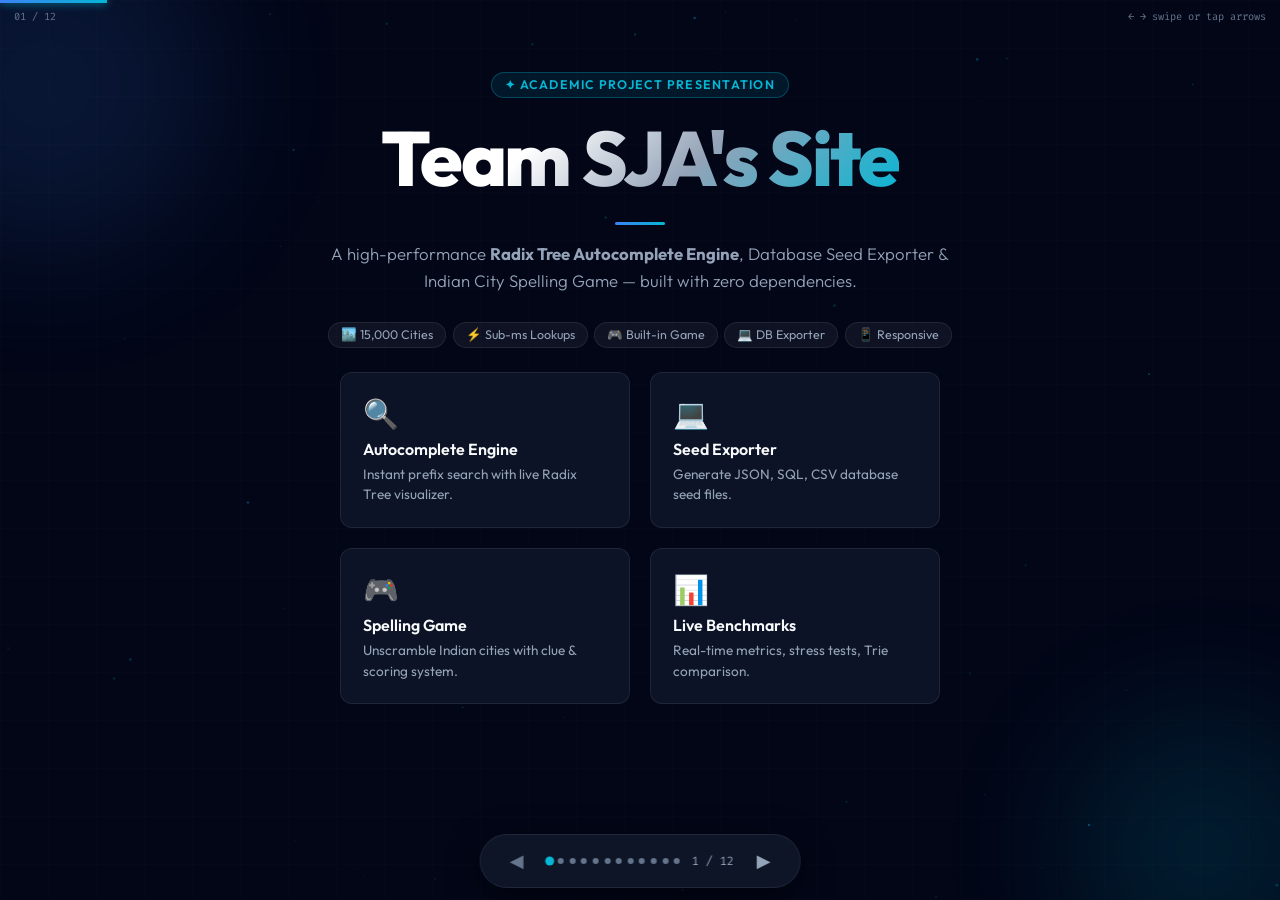
==== presentation.html @ 898d8d50 "update: presentation.html with detailed slides (12-page version)" ====
<!DOCTYPE html>
<html lang="en">
<head>
  <meta charset="UTF-8">
  <meta name="viewport" content="width=device-width, initial-scale=1.0, viewport-fit=cover">
  <meta name="theme-color" content="#020617">
  <title>Team SJA's Site — Presentation</title>
  <link href="https://fonts.googleapis.com/css2?family=Outfit:wght@300;400;500;600;700;800&family=Fira+Code:wght@400;500&display=swap" rel="stylesheet">
  <style>
    :root {
      --bg: #020617;
      --surface: rgba(15,23,42,0.85);
      --surface2: rgba(30,41,59,0.9);
      --border: rgba(255,255,255,0.08);
      --cyan: #06b6d4;
      --blue: #3b82f6;
      --purple: #a855f7;
      --green: #10b981;
      --text: #f8fafc;
      --muted: #94a3b8;
      --dim: #64748b;
    }
    *, *::before, *::after { box-sizing: border-box; margin: 0; padding: 0; }

    html, body {
      height: 100%;
      overflow: hidden;
      touch-action: pan-y;
    }

    body {
      background: var(--bg);
      font-family: 'Outfit', sans-serif;
      color: var(--text);
    }

    body::before {
      content: '';
      position: fixed;
      inset: 0;
      background-image:
        linear-gradient(rgba(255,255,255,0.012) 1px, transparent 1px),
        linear-gradient(90deg, rgba(255,255,255,0.012) 1px, transparent 1px);
      background-size: 48px 48px;
      z-index: 0;
      pointer-events: none;
    }

    canvas#bg { position: fixed; inset: 0; z-index: 0; pointer-events: none; }

    /* ── Progress bar ── */
    .progress-bar {
      position: fixed;
      top: 0; left: 0;
      height: 3px;
      background: linear-gradient(90deg, var(--blue), var(--cyan));
      transition: width 0.4s ease;
      z-index: 200;
      box-shadow: 0 0 8px var(--cyan);
    }

    /* ── Slide counter ── */
    .slide-badge {
      position: fixed;
      top: 10px; left: 14px;
      font-size: 0.65rem;
      color: var(--dim);
      font-family: 'Fira Code', monospace;
      z-index: 200;
    }
    .key-hint {
      position: fixed;
      top: 10px; right: 14px;
      font-size: 0.65rem;
      color: var(--dim);
      font-family: 'Fira Code', monospace;
      z-index: 200;
    }
    @media (max-width: 500px) { .key-hint { display: none; } }

    /* ── Deck & Slides ── */
    .deck {
      position: relative;
      z-index: 1;
      width: 100vw;
      height: 100vh;
    }

    .slide {
      position: absolute;
      inset: 0;
      display: flex;
      flex-direction: column;
      align-items: center;
      justify-content: flex-start;
      padding: clamp(3rem, 8vh, 5rem) clamp(1rem, 5vw, 4rem) clamp(4rem, 9vh, 6rem);
      overflow-y: auto;
      opacity: 0;
      transform: translateX(60px);
      transition: opacity 0.5s cubic-bezier(.4,0,.2,1), transform 0.5s cubic-bezier(.4,0,.2,1);
      pointer-events: none;
      -webkit-overflow-scrolling: touch;
    }
    .slide.active {
      opacity: 1;
      transform: translateX(0);
      pointer-events: auto;
    }
    .slide.exit {
      opacity: 0;
      transform: translateX(-60px);
      pointer-events: none;
    }

    /* ── Nav ── */
    .nav {
      position: fixed;
      bottom: env(safe-area-inset-bottom, 1rem);
      bottom: max(env(safe-area-inset-bottom), 12px);
      left: 50%;
      transform: translateX(-50%);
      display: flex;
      align-items: center;
      gap: 0.75rem;
      background: rgba(15,23,42,0.92);
      border: 1px solid var(--border);
      border-radius: 9999px;
      padding: 0.5rem 1.1rem;
      backdrop-filter: blur(16px);
      z-index: 200;
      box-shadow: 0 8px 32px rgba(0,0,0,0.5);
    }
    .nav button {
      background: none;
      border: none;
      color: var(--muted);
      font-size: 1.1rem;
      cursor: pointer;
      padding: 0.25rem 0.5rem;
      border-radius: 6px;
      transition: color 0.2s, transform 0.15s;
      min-width: 36px; min-height: 36px;
    }
    .nav button:hover { color: var(--cyan); transform: scale(1.15); }
    .nav button:disabled { color: var(--dim); transform: none; }
    .slide-counter {
      font-family: 'Fira Code', monospace;
      font-size: 0.75rem;
      color: var(--muted);
      min-width: 40px;
      text-align: center;
    }
    .dot-row { display: flex; gap: 0.35rem; align-items: center; }
    .dot {
      width: 6px; height: 6px;
      border-radius: 50%;
      background: var(--dim);
      transition: all 0.3s;
      cursor: pointer;
    }
    .dot.active { background: var(--cyan); transform: scale(1.5); }
    @media (max-width: 420px) { .dot { display: none; } .dot:nth-child(-n+5) { display: block; } }

    /* ────────── CONTENT ELEMENTS ────────── */

    .tag {
      display: inline-flex;
      align-items: center;
      gap: 0.4rem;
      font-size: clamp(0.6rem, 1.8vw, 0.78rem);
      font-weight: 600;
      text-transform: uppercase;
      letter-spacing: 0.1em;
      color: var(--cyan);
      background: rgba(6,182,212,0.1);
      border: 1px solid rgba(6,182,212,0.3);
      padding: 0.28rem 0.85rem;
      border-radius: 9999px;
      margin-bottom: clamp(0.6rem, 2vh, 1.25rem);
      flex-shrink: 0;
    }

    h1.hero {
      font-size: clamp(1.8rem, 6vw, 5rem);
      font-weight: 800;
      text-align: center;
      line-height: 1.1;
      background: linear-gradient(135deg, #fff 30%, var(--muted) 60%, var(--cyan) 100%);
      -webkit-background-clip: text;
      -webkit-text-fill-color: transparent;
      letter-spacing: -0.03em;
      margin-bottom: clamp(0.5rem, 1.5vh, 1rem);
    }

    h2.slide-title {
      font-size: clamp(1.3rem, 4.5vw, 3rem);
      font-weight: 700;
      text-align: center;
      margin-bottom: 0.4rem;
      background: linear-gradient(135deg, #fff 40%, var(--cyan));
      -webkit-background-clip: text;
      -webkit-text-fill-color: transparent;
    }

    .subtitle {
      font-size: clamp(0.8rem, 2.2vw, 1.05rem);
      color: var(--muted);
      text-align: center;
      max-width: 640px;
      line-height: 1.6;
      font-weight: 300;
      margin-bottom: clamp(1rem, 3vh, 2rem);
    }

    .divider {
      width: 50px; height: 3px;
      background: linear-gradient(90deg, var(--blue), var(--cyan));
      border-radius: 9999px;
      margin: 0.5rem auto 1rem;
      flex-shrink: 0;
    }

    /* ── Card grid ── */
    .card-grid {
      display: grid;
      grid-template-columns: repeat(2, 1fr);
      gap: clamp(0.6rem, 2vw, 1.25rem);
      width: 100%;
      max-width: 900px;
    }
    @media (max-width: 500px) {
      .card-grid { grid-template-columns: 1fr; }
    }

    .card {
      background: var(--surface);
      border: 1px solid var(--border);
      border-radius: 12px;
      padding: clamp(0.8rem, 2vw, 1.4rem);
      backdrop-filter: blur(12px);
      transition: border-color 0.3s;
    }
    .card:hover { border-color: rgba(6,182,212,0.35); }
    .card-icon { font-size: clamp(1.2rem, 3vw, 1.8rem); margin-bottom: 0.5rem; }
    .card h3 { font-size: clamp(0.8rem, 2vw, 1rem); font-weight: 600; margin-bottom: 0.3rem; }
    .card p { font-size: clamp(0.72rem, 1.6vw, 0.85rem); color: var(--muted); line-height: 1.5; }

    /* ── Metrics ── */
    .metrics-row {
      display: grid;
      grid-template-columns: repeat(auto-fit, minmax(90px, 1fr));
      gap: clamp(0.5rem, 1.5vw, 1rem);
      width: 100%;
      max-width: 820px;
    }
    .metric {
      background: var(--surface);
      border: 1px solid var(--border);
      border-radius: 12px;
      padding: clamp(0.7rem, 2vw, 1.2rem);
      text-align: center;
    }
    .metric .val {
      font-size: clamp(1.1rem, 3.5vw, 2rem);
      font-weight: 700;
      background: linear-gradient(135deg, var(--cyan), var(--blue));
      -webkit-background-clip: text;
      -webkit-text-fill-color: transparent;
    }
    .metric .lbl { font-size: clamp(0.62rem, 1.5vw, 0.78rem); color: var(--muted); margin-top: 0.2rem; }

    /* ── Code block ── */
    pre.code-block {
      background: rgba(2,6,23,0.95);
      border: 1px solid rgba(6,182,212,0.2);
      border-radius: 10px;
      padding: clamp(0.8rem, 2vw, 1.4rem);
      font-family: 'Fira Code', monospace;
      font-size: clamp(0.6rem, 1.8vw, 0.85rem);
      color: #a5f3fc;
      line-height: 1.6;
      text-align: left;
      max-width: 680px;
      width: 100%;
      overflow-x: auto;
    }

    /* ── Comparison table ── */
    .table-wrap { width: 100%; max-width: 760px; overflow-x: auto; }
    .cmp-table {
      border-collapse: collapse;
      width: 100%;
      min-width: 480px;
      font-size: clamp(0.65rem, 1.6vw, 0.88rem);
    }
    .cmp-table th, .cmp-table td {
      padding: clamp(0.5rem, 1.5vw, 0.85rem) clamp(0.5rem, 1.5vw, 1rem);
      border-bottom: 1px solid var(--border);
      text-align: left;
      white-space: nowrap;
    }
    .cmp-table th { font-weight: 600; color: var(--text); background: rgba(15,23,42,0.6); }
    .cmp-table td { color: var(--muted); }
    .cmp-table td.good { color: var(--green); font-weight: 600; }

    /* ── Step list ── */
    .step-list {
      display: flex;
      flex-direction: column;
      gap: clamp(0.5rem, 1.5vh, 0.9rem);
      max-width: 700px;
      width: 100%;
    }
    .step {
      display: flex;
      gap: 0.9rem;
      align-items: flex-start;
      background: var(--surface);
      border: 1px solid var(--border);
      border-radius: 10px;
      padding: clamp(0.7rem, 2vw, 1rem) clamp(0.8rem, 2vw, 1.25rem);
    }
    .step-num {
      width: 26px; height: 26px;
      background: linear-gradient(135deg, var(--blue), var(--cyan));
      border-radius: 50%;
      display: flex; align-items: center; justify-content: center;
      font-weight: 700; font-size: 0.78rem;
      flex-shrink: 0;
    }
    .step-body h4 { font-size: clamp(0.8rem, 2vw, 0.95rem); font-weight: 600; margin-bottom: 0.15rem; }
    .step-body p { font-size: clamp(0.7rem, 1.6vw, 0.83rem); color: var(--muted); line-height: 1.45; }

    /* ── Feature row ── */
    .feature-row {
      display: grid;
      grid-template-columns: repeat(3, 1fr);
      gap: clamp(0.6rem, 1.5vw, 1.2rem);
      max-width: 920px;
      width: 100%;
    }
    @media (max-width: 600px) {
      .feature-row { grid-template-columns: 1fr; }
    }
    .feat {
      background: var(--surface);
      border: 1px solid var(--border);
      border-radius: 12px;
      padding: clamp(0.8rem, 2vw, 1.4rem);
      text-align: left;
    }
    .feat .feat-icon { font-size: clamp(1.2rem, 3vw, 1.75rem); margin-bottom: 0.5rem; }
    .feat h3 { font-size: clamp(0.78rem, 2vw, 1rem); font-weight: 600; margin-bottom: 0.4rem; color: var(--cyan); }
    .feat ul { list-style: none; }
    .feat ul li { font-size: clamp(0.68rem, 1.6vw, 0.83rem); color: var(--muted); padding: 0.18rem 0; }
    .feat ul li::before { content: '→ '; color: var(--cyan); }

    /* ── Trie compare ── */
    .trie-compare {
      display: grid;
      grid-template-columns: 1fr 1fr;
      gap: clamp(0.7rem, 2vw, 1.5rem);
      max-width: 780px;
      width: 100%;
    }
    @media (max-width: 540px) {
      .trie-compare { grid-template-columns: 1fr; }
    }
    .trie-box {
      background: var(--surface);
      border: 1px solid var(--border);
      border-radius: 12px;
      padding: clamp(0.8rem, 2vw, 1.2rem);
      font-family: 'Fira Code', monospace;
      font-size: clamp(0.62rem, 1.5vw, 0.8rem);
      color: var(--muted);
      line-height: 1.7;
    }
    .trie-box.radix { border-color: rgba(6,182,212,0.35); }
    .trie-box h4 { font-family: 'Outfit',sans-serif; font-size: clamp(0.78rem, 2vw, 0.9rem); font-weight: 600; color: var(--text); margin-bottom: 0.5rem; }

    .badge-red { background: rgba(239,68,68,0.15); color: #f87171; border: 1px solid rgba(239,68,68,0.3); border-radius: 6px; padding: 0.1rem 0.45rem; font-size: 0.68rem; }
    .badge-green { background: rgba(16,185,129,0.15); color: #34d399; border: 1px solid rgba(16,185,129,0.3); border-radius: 6px; padding: 0.1rem 0.45rem; font-size: 0.68rem; }

    /* ── Pill row ── */
    .pill-row {
      display: flex;
      flex-wrap: wrap;
      gap: 0.4rem;
      justify-content: center;
      max-width: 640px;
    }
    .pill {
      background: rgba(255,255,255,0.05);
      border: 1px solid var(--border);
      border-radius: 9999px;
      padding: 0.28rem 0.75rem;
      font-size: clamp(0.65rem, 1.6vw, 0.78rem);
      color: var(--muted);
    }

    /* ── Glow orbs ── */
    .glow { position: absolute; border-radius: 50%; filter: blur(70px); opacity: 0.13; pointer-events: none; z-index: 0; }

    /* ── Link badge ── */
    .link-badge {
      display: inline-flex;
      align-items: center;
      gap: 0.5rem;
      background: rgba(6,182,212,0.1);
      border: 1px solid rgba(6,182,212,0.4);
      border-radius: 9999px;
      padding: 0.45rem 1.1rem;
      font-family: 'Fira Code', monospace;
      font-size: clamp(0.62rem, 1.8vw, 0.88rem);
      color: var(--cyan);
      margin-top: 0.5rem;
      text-decoration: none;
      word-break: break-all;
      text-align: center;
    }

    /* Make slide content not overflow on very small phones */
    @media (max-height: 600px) {
      .slide { padding-top: 2.5rem; padding-bottom: 3.5rem; }
      .divider { margin: 0.25rem auto 0.6rem; }
      .subtitle { margin-bottom: 0.75rem; }
    }
  </style>
</head>
<body>

<canvas id="bg"></canvas>
<div class="progress-bar" id="progress"></div>
<div class="slide-badge" id="slideBadge">01 / 12</div>
<div class="key-hint">← → swipe or tap arrows</div>

<div class="deck" id="deck">

  <!-- ══ SLIDE 1: TITLE ══ -->
  <div class="slide active" id="s1">
    <div class="glow" style="width:350px;height:350px;background:var(--blue);top:-10%;left:-10%;"></div>
    <div class="glow" style="width:280px;height:280px;background:var(--cyan);bottom:-10%;right:-5%;"></div>
    <div class="tag">✦ Academic Project Presentation</div>
    <h1 class="hero">Team SJA's Site</h1>
    <div class="divider"></div>
    <p class="subtitle">A high-performance <strong>Radix Tree Autocomplete Engine</strong>, Database Seed Exporter & Indian City Spelling Game — built with zero dependencies.</p>
    <div class="pill-row" style="margin-bottom:1.5rem;">
      <span class="pill">🏙️ 15,000 Cities</span>
      <span class="pill">⚡ Sub-ms Lookups</span>
      <span class="pill">🎮 Built-in Game</span>
      <span class="pill">💻 DB Exporter</span>
      <span class="pill">📱 Responsive</span>
    </div>
    <div class="card-grid" style="max-width:600px;">
      <div class="card"><div class="card-icon">🔍</div><h3>Autocomplete Engine</h3><p>Instant prefix search with live Radix Tree visualizer.</p></div>
      <div class="card"><div class="card-icon">💻</div><h3>Seed Exporter</h3><p>Generate JSON, SQL, CSV database seed files.</p></div>
      <div class="card"><div class="card-icon">🎮</div><h3>Spelling Game</h3><p>Unscramble Indian cities with clue & scoring system.</p></div>
      <div class="card"><div class="card-icon">📊</div><h3>Live Benchmarks</h3><p>Real-time metrics, stress tests, Trie comparison.</p></div>
    </div>
  </div>

  <!-- ══ SLIDE 2: OVERVIEW ══ -->
  <div class="slide" id="s2">
    <div class="tag">📋 Overview</div>
    <h2 class="slide-title">What is Team SJA's Site?</h2>
    <div class="divider"></div>
    <p class="subtitle">A multi-purpose developer hub combining a search engine, utility tool, and a game — all powered by the same Radix Tree data structure.</p>
    <div class="card-grid">
      <div class="card"><div class="card-icon">🔍</div><h3>Autocomplete Engine</h3><p>Instantly search 15,000 Indian cities with sub-millisecond response. SVG visualizer shows the tree live.</p></div>
      <div class="card"><div class="card-icon">💻</div><h3>Database Seed Exporter</h3><p>Generate production-ready JSON, PostgreSQL, MySQL, or CSV seed files with state & suffix filters.</p></div>
      <div class="card"><div class="card-icon">🎮</div><h3>Geoguess Spelling Game</h3><p>Unscramble Indian city names with progressive clues, autocomplete hints, and persistent streak scoring.</p></div>
      <div class="card"><div class="card-icon">📊</div><h3>Live Benchmarks</h3><p>Real-time speed bar, 10K-query stress test, ops/second throughput, and Radix vs Standard Trie comparison.</p></div>
    </div>
  </div>

  <!-- ══ SLIDE 3: RADIX TREE ══ -->
  <div class="slide" id="s3">
    <div class="tag">🧠 Core Technology</div>
    <h2 class="slide-title">What is a Radix Tree?</h2>
    <div class="divider"></div>
    <p class="subtitle">Compresses chains of single-child nodes into compact edge labels — fewer nodes, less memory, same O(L) search speed.</p>
    <div class="trie-compare">
      <div class="trie-box">
        <h4>Standard Trie <span class="badge-red">Uncompressed</span></h4>
        root→m→u→m→[END]<br>
        &nbsp;&nbsp;&nbsp;&nbsp;&nbsp;&nbsp;&nbsp;&nbsp;&nbsp;→b→a→i→[END]<br>
        &nbsp;&nbsp;&nbsp;&nbsp;&nbsp;&nbsp;&nbsp;&nbsp;&nbsp;→b→l→e→[END]<br><br>
        <span style="color:#f87171;">⚠ 12 nodes for 3 words</span>
      </div>
      <div class="trie-box radix">
        <h4>Radix Tree <span class="badge-green">Compressed ✓</span></h4>
        root→"mum"→[END]<br>
        &nbsp;&nbsp;&nbsp;&nbsp;&nbsp;&nbsp;&nbsp;&nbsp;→"bai"→[END]<br>
        &nbsp;&nbsp;&nbsp;&nbsp;&nbsp;&nbsp;&nbsp;&nbsp;→"ble"→[END]<br><br>
        <span style="color:#34d399;">✅ 4 nodes — 70% fewer!</span>
      </div>
    </div>
    <div class="metrics-row" style="margin-top:1.25rem;max-width:560px;">
      <div class="metric"><div class="val">O(L)</div><div class="lbl">Search Speed</div></div>
      <div class="metric"><div class="val">~70%</div><div class="lbl">Fewer Nodes</div></div>
      <div class="metric"><div class="val">3×</div><div class="lbl">Memory Saved</div></div>
    </div>
  </div>

  <!-- ══ SLIDE 4: ALGORITHMIC SPLITTING ══ -->
  <div class="slide" id="s4">
    <div class="tag">⚙️ Algorithm Detail</div>
    <h2 class="slide-title">Edge Splitting Mechanics</h2>
    <div class="divider"></div>
    <p class="subtitle">When inserting a word, if a partial match occurs on an edge, the edge is split by introducing a branch node.</p>
    <pre class="code-block" style="font-size: clamp(0.55rem, 1.5vw, 0.72rem); line-height: 1.45; max-height: 250px; overflow-y: auto;">
// 1. Find matching prefix length (j) on edge
let j = 0;
while (j < edge.length && edge[j] === word[i + j]) j++;

// 2. If partial match (j < edge.length), split!
const splitNode = new RadixNode();
const oldSuffix = edge.slice(j);
splitNode.children[oldSuffix[0]] = [oldSuffix, childNode];

// 3. Insert new suffix branch
const newSuffix = word.slice(i + j);
if (newSuffix) {
  const leafNode = new RadixNode();
  leafNode.isEnd = true;
  splitNode.children[newSuffix[0]] = [newSuffix, leafNode];
} else {
  splitNode.isEnd = true;
}

// 4. Update parent edge with shared prefix
parentNode.children[char] = [edge.slice(0, j), splitNode];</pre>
    <p style="font-size: 0.75rem; color: var(--muted); margin-top: 0.8rem; text-align: center;">Handles dynamic tree balancing automatically during dataset loading.</p>
  </div>

  <!-- ══ SLIDE 5: MATHEMATICS & AUDIO ══ -->
  <div class="slide" id="s5">
    <div class="tag">📐 Math & Audio</div>
    <h2 class="slide-title">Layout & Web Audio Synthesis</h2>
    <div class="divider"></div>
    <p class="subtitle">Recursive coordinate plotting and runtime frequency synthesis keep the project lightweight and fast.</p>
    <div class="card-grid">
      <div class="card" style="border-color: rgba(6,182,212,0.3);">
        <div class="card-icon">📐</div>
        <h3>Trie Layout Mathematics</h3>
        <p>Calculates SVG node coordinates recursively using DFS. Leaf nodes are spaced evenly horizontally, and parent nodes are centered directly above the average of their children's positions.</p>
      </div>
      <div class="card" style="border-color: rgba(6,182,212,0.3);">
        <div class="card-icon">🔊</div>
        <h3>Web Audio Sound Synthesis</h3>
        <p>Uses native browser `AudioContext` and oscillator nodes (sine & triangle waves) to synthesize feedback sounds (celebration chimes, error buzzes) at runtime with 0 audio files.</p>
      </div>
    </div>
    <div class="metrics-row" style="margin-top: 1rem; max-width: 560px;">
      <div class="metric"><div class="val">O(V + E)</div><div class="lbl">Recursive Layout</div></div>
      <div class="metric"><div class="val">0 KB</div><div class="lbl">Sound Asset Size</div></div>
    </div>
  </div>

  <!-- ══ SLIDE 6: ENGINE ══ -->
  <div class="slide" id="s6">
    <div class="tag">🔍 Tab 1</div>
    <h2 class="slide-title">Autocomplete Engine</h2>
    <div class="divider"></div>
    <p class="subtitle">Type a prefix and instantly get matching Indian cities — with a live animated tree showing how the search traverses the Radix Tree.</p>
    <div class="feature-row">
      <div class="feat">
        <div class="feat-icon">⚡</div>
        <h3>Instant Search</h3>
        <ul>
          <li>15,000 city dataset</li>
          <li>Sub-millisecond DFS</li>
          <li>Top 10 suggestions</li>
          <li>Prefix highlighting</li>
        </ul>
      </div>
      <div class="feat">
        <div class="feat-icon">📈</div>
        <h3>Benchmarking</h3>
        <ul>
          <li>Live speed bar (5ms)</li>
          <li>Microsecond timing</li>
          <li>10,000-query stress test</li>
          <li>ops/second display</li>
        </ul>
      </div>
      <div class="feat">
        <div class="feat-icon">🌿</div>
        <h3>Tree Visualizer</h3>
        <ul>
          <li>Drag & zoom SVG</li>
          <li>Playground mode</li>
          <li>Search trace mode</li>
          <li>Animated edge splits</li>
        </ul>
      </div>
    </div>
  </div>

  <!-- ══ SLIDE 7: EXPORTER ══ -->
  <div class="slide" id="s7">
    <div class="tag">💻 Tab 2</div>
    <h2 class="slide-title">Database Seed Exporter</h2>
    <div class="divider"></div>
    <p class="subtitle">Generate production-ready database seeding scripts for Indian city data — filter, format, and export in seconds.</p>
    <div class="step-list">
      <div class="step"><div class="step-num">1</div><div class="step-body"><h4>Search & Add Cities</h4><p>Use autocomplete to manually add specific cities to your seed basket.</p></div></div>
      <div class="step"><div class="step-num">2</div><div class="step-body"><h4>Apply Filters</h4><p>Filter by State (e.g. Maharashtra) or suffix (e.g. ending in <code style="color:var(--cyan)">pur</code>, <code style="color:var(--cyan)">abad</code>).</p></div></div>
      <div class="step"><div class="step-num">3</div><div class="step-body"><h4>Choose Output Format</h4><p>JSON Array, PostgreSQL INSERT, MySQL INSERT, or CSV — schema auto-generated.</p></div></div>
      <div class="step"><div class="step-num">4</div><div class="step-body"><h4>Copy or Download</h4><p>One-click copy to clipboard or download file — ready to paste into your project.</p></div></div>
    </div>
  </div>

  <!-- ══ SLIDE 8: GAME ══ -->
  <div class="slide" id="s8">
    <div class="tag">🎮 Tab 3</div>
    <h2 class="slide-title">Geoguess Spelling Game</h2>
    <div class="divider"></div>
    <p class="subtitle">Unscramble Indian city names — with progressive clues, autocomplete hints, and streak-based scoring.</p>
    <div style="background:rgba(168,85,247,0.08);border:1px solid rgba(168,85,247,0.35);border-radius:12px;padding:1rem 1.5rem;text-align:center;margin-bottom:1rem;max-width:400px;width:100%;">
      <div style="font-size:0.7rem;color:var(--purple);font-weight:600;letter-spacing:.1em;margin-bottom:0.4rem;">SCRAMBLED CITY NAME</div>
      <div style="font-size:clamp(1.4rem,5vw,2.2rem);font-weight:800;letter-spacing:0.15em;">M U B I A M</div>
      <div style="font-size:0.72rem;color:var(--dim);margin-top:0.3rem;">Answer: MUMBAI</div>
    </div>
    <div class="card-grid">
      <div class="card" style="border-color:rgba(168,85,247,0.3);"><div class="card-icon">🔀</div><h3>Scrambled Display</h3><p>Random Indian city name scrambled — figure out what city it is!</p></div>
      <div class="card" style="border-color:rgba(168,85,247,0.3);"><div class="card-icon">💡</div><h3>Progressive Clues</h3><p>Word length → third letter → last letter. Each clue costs 2 points.</p></div>
      <div class="card" style="border-color:rgba(168,85,247,0.3);"><div class="card-icon">🔍</div><h3>Autocomplete Hints</h3><p>Type partial guesses to find valid city spellings from the 15K database.</p></div>
      <div class="card" style="border-color:rgba(168,85,247,0.3);"><div class="card-icon">🏆</div><h3>Persistent Scoring</h3><p>Score, streak & best streak saved locally — beat your own record!</p></div>
    </div>
  </div>

  <!-- ══ SLIDE 9: METRICS ══ -->
  <div class="slide" id="s9">
    <div class="tag">📊 Performance Metrics</div>
    <h2 class="slide-title">By the Numbers</h2>
    <div class="divider"></div>
    <p class="subtitle">Real performance benchmarks from the live engine running in the browser.</p>
    <div class="metrics-row" style="margin-bottom:1.25rem;">
      <div class="metric"><div class="val">15K</div><div class="lbl">Indian Cities</div></div>
      <div class="metric"><div class="val">&lt;1ms</div><div class="lbl">Avg Lookup</div></div>
      <div class="metric"><div class="val">~70%</div><div class="lbl">Node Reduction</div></div>
      <div class="metric"><div class="val">500K+</div><div class="lbl">Ops / Sec</div></div>
      <div class="metric"><div class="val">0</div><div class="lbl">Dependencies</div></div>
    </div>
    <div class="table-wrap">
      <table class="cmp-table">
        <thead><tr><th>Metric</th><th>Standard Trie</th><th>Radix Tree</th><th>Result</th></tr></thead>
        <tbody>
          <tr><td>Total Nodes</td><td>~95,000</td><td>~28,000</td><td class="good">70% fewer</td></tr>
          <tr><td>Search</td><td>O(L) char steps</td><td>O(L) edge steps</td><td class="good">Better cache</td></tr>
          <tr><td>Memory</td><td>Sparse char maps</td><td>Compressed edges</td><td class="good">~3× smaller</td></tr>
        </tbody>
      </table>
    </div>
  </div>

  <!-- ══ SLIDE 10: DATASET ══ -->
  <div class="slide" id="s10">
    <div class="tag">🗄️ Dataset Pipeline</div>
    <h2 class="slide-title">How the City Database Was Built</h2>
    <div class="divider"></div>
    <p class="subtitle">The 15,000-city dataset was prepared from the raw <strong>GeoNames</strong> geographical database for India.</p>
    <div class="step-list">
      <div class="step"><div class="step-num">1</div><div class="step-body"><h4>Download & Extract</h4><p>Fetched <code style="color:var(--cyan)">IN.zip</code> from GeoNames — all Indian geographical features.</p></div></div>
      <div class="step"><div class="step-num">2</div><div class="step-body"><h4>Populated Place Filtering</h4><p>Kept only Class <code style="color:var(--cyan)">P</code> records (cities & towns). Removed lakes, monuments, admin regions.</p></div></div>
      <div class="step"><div class="step-num">3</div><div class="step-body"><h4>Heuristic Sorting</h4><p>State & national capitals first, then sorted by descending census population.</p></div></div>
      <div class="step"><div class="step-num">4</div><div class="step-body"><h4>Clean & Deduplicate</h4><p>Normalized to lowercase, removed punctuation, extracted top 15,000 unique city names.</p></div></div>
    </div>
    <p style="font-size:0.75rem;color:var(--dim);margin-top:1rem;text-align:center;">Source: geonames.org  •  Feature Class P  •  Country IN  •  CC BY 4.0</p>
  </div>

  <!-- ══ SLIDE 11: TECH STACK ══ -->
  <div class="slide" id="s11">
    <div class="tag">🛠️ Tech Stack</div>
    <h2 class="slide-title">Built With Zero Dependencies</h2>
    <div class="divider"></div>
    <p class="subtitle">The entire site runs on pure browser-native technologies — no frameworks, no build tools, no libraries.</p>
    <pre class="code-block">team-sja/
├── index.html  — 3-tab SPA, responsive viewport
├── index.css   — Glassmorphism dark UI, animations
├── app.js      — Autocomplete, game, exporter,
│                 Web Audio, canvas, SVG renderer
├── trie.js     — RadixTrie + StandardTrie
│                 insert, search, autocomplete
└── cities.js   — 15,000 GeoNames cities (208 KB)</pre>
    <div class="pill-row" style="margin-top:1rem;">
      <span class="pill">HTML5</span>
      <span class="pill">Vanilla CSS</span>
      <span class="pill">ES6+ JS</span>
      <span class="pill">Web Audio API</span>
      <span class="pill">Canvas API</span>
      <span class="pill">SVG DOM</span>
      <span class="pill">localStorage</span>
      <span class="pill">GitHub Pages</span>
    </div>
  </div>

  <!-- ══ SLIDE 12: THANK YOU ══ -->
  <div class="slide" id="s12">
    <div class="glow" style="width:350px;height:350px;background:var(--purple);top:-15%;right:-10%;"></div>
    <div class="glow" style="width:280px;height:280px;background:var(--cyan);bottom:-10%;left:-5%;"></div>
    <div class="tag">🎉 Thank You</div>
    <h1 class="hero">Team SJA's Site</h1>
    <div class="divider"></div>
    <p class="subtitle">Built with ❤️ using pure JavaScript — no frameworks, no dependencies, just raw data structures and browser APIs.</p>
    <a class="link-badge" href="https://iamhardikarora321-wq.github.io/team-sja" target="_blank">
      🌐 iamhardikarora321-wq.github.io/team-sja
    </a>
    <div class="pill-row" style="margin-top:1.25rem;">
      <span class="pill">👥 Team SJA</span>
      <span class="pill">🏙️ 15,000 Cities</span>
      <span class="pill">⚡ Radix Tree</span>
      <span class="pill">🎮 Spelling Game</span>
      <span class="pill">💻 DB Exporter</span>
    </div>
    <p style="margin-top:1.5rem;font-size:0.75rem;color:var(--dim);">Swipe or use arrow keys to navigate</p>
  </div>
</div>

<!-- Nav -->
<div class="nav">
  <button id="prevBtn" onclick="changeSlide(-1)" disabled>◀</button>
  <div class="dot-row" id="dots"></div>
  <span class="slide-counter" id="counter">1 / 12</span>
  <button id="nextBtn" onclick="changeSlide(1)">▶</button>
</div>

<script>
  const TOTAL = 12;
  let current = 0;
  const slides = Array.from(document.querySelectorAll('.slide'));
  const progress = document.getElementById('progress');
  const counter = document.getElementById('counter');
  const badge = document.getElementById('slideBadge');
  const dotsEl = document.getElementById('dots');
  const prevBtn = document.getElementById('prevBtn');
  const nextBtn = document.getElementById('nextBtn');

  for (let i = 0; i < TOTAL; i++) {
    const d = document.createElement('div');
    d.className = 'dot' + (i === 0 ? ' active' : '');
    d.onclick = () => goTo(i);
    dotsEl.appendChild(d);
  }

  function goTo(n) {
    if (n < 0 || n >= TOTAL || n === current) return;
    slides[current].classList.remove('active');
    slides[current].classList.add('exit');
    const prev = current;
    setTimeout(() => slides[prev].classList.remove('exit'), 550);
    current = n;
    slides[current].classList.add('active');
    // Scroll the new slide to top
    slides[current].scrollTop = 0;
    updateUI();
  }

  function changeSlide(dir) { goTo(current + dir); }

  function updateUI() {
    const pct = ((current + 1) / TOTAL) * 100;
    progress.style.width = pct + '%';
    counter.textContent = `${current + 1} / ${TOTAL}`;
    badge.textContent = String(current + 1).padStart(2, '0') + ' / ' + TOTAL;
    prevBtn.disabled = current === 0;
    nextBtn.disabled = current === TOTAL - 1;
    document.querySelectorAll('.dot').forEach((d, i) => d.classList.toggle('active', i === current));
  }

  // Keyboard
  document.addEventListener('keydown', e => {
    if (e.key === 'ArrowRight' || e.key === ' ') { e.preventDefault(); changeSlide(1); }
    if (e.key === 'ArrowLeft') { e.preventDefault(); changeSlide(-1); }
    if (e.key === 'f' || e.key === 'F') document.documentElement.requestFullscreen?.();
    if (e.key === 'Home') goTo(0);
    if (e.key === 'End') goTo(TOTAL - 1);
  });

  // Touch swipe
  let touchStartX = 0, touchStartY = 0;
  document.addEventListener('touchstart', e => {
    touchStartX = e.touches[0].clientX;
    touchStartY = e.touches[0].clientY;
  }, { passive: true });
  document.addEventListener('touchend', e => {
    const dx = e.changedTouches[0].clientX - touchStartX;
    const dy = e.changedTouches[0].clientY - touchStartY;
    if (Math.abs(dx) > Math.abs(dy) && Math.abs(dx) > 45) {
      changeSlide(dx < 0 ? 1 : -1);
    }
  }, { passive: true });

  updateUI();

  // Particle background
  const canvas = document.getElementById('bg');
  const ctx = canvas.getContext('2d');
  let W, H, pts = [];

  function resize() {
    W = canvas.width = window.innerWidth;
    H = canvas.height = window.innerHeight;
  }
  resize();
  window.addEventListener('resize', resize);

  const isMobile = window.innerWidth < 600;
  const count = isMobile ? 30 : 55;
  for (let i = 0; i < count; i++) {
    pts.push({
      x: Math.random() * window.innerWidth,
      y: Math.random() * window.innerHeight,
      vx: (Math.random() - 0.5) * 0.25,
      vy: (Math.random() - 0.5) * 0.25,
      r: Math.random() * 1.2 + 0.3,
      a: Math.random() * 0.3 + 0.08
    });
  }

  function draw() {
    ctx.clearRect(0, 0, W, H);
    pts.forEach(p => {
      p.x += p.vx; p.y += p.vy;
      if (p.x < 0) p.x = W; if (p.x > W) p.x = 0;
      if (p.y < 0) p.y = H; if (p.y > H) p.y = 0;
      ctx.beginPath();
      ctx.arc(p.x, p.y, p.r, 0, Math.PI * 2);
      ctx.fillStyle = `rgba(6,182,212,${p.a})`;
      ctx.fill();
    });
    if (!isMobile) {
      for (let i = 0; i < pts.length; i++) {
        for (let j = i + 1; j < pts.length; j++) {
          const dx = pts[i].x - pts[j].x, dy = pts[i].y - pts[j].y;
          const dist = Math.sqrt(dx*dx + dy*dy);
          if (dist < 110) {
            ctx.beginPath();
            ctx.moveTo(pts[i].x, pts[i].y);
            ctx.lineTo(pts[j].x, pts[j].y);
            ctx.strokeStyle = `rgba(6,182,212,${0.05*(1-dist/110)})`;
            ctx.lineWidth = 0.5;
            ctx.stroke();
          }
        }
      }
    }
    requestAnimationFrame(draw);
  }
  draw();
</script>
</body>
</html>
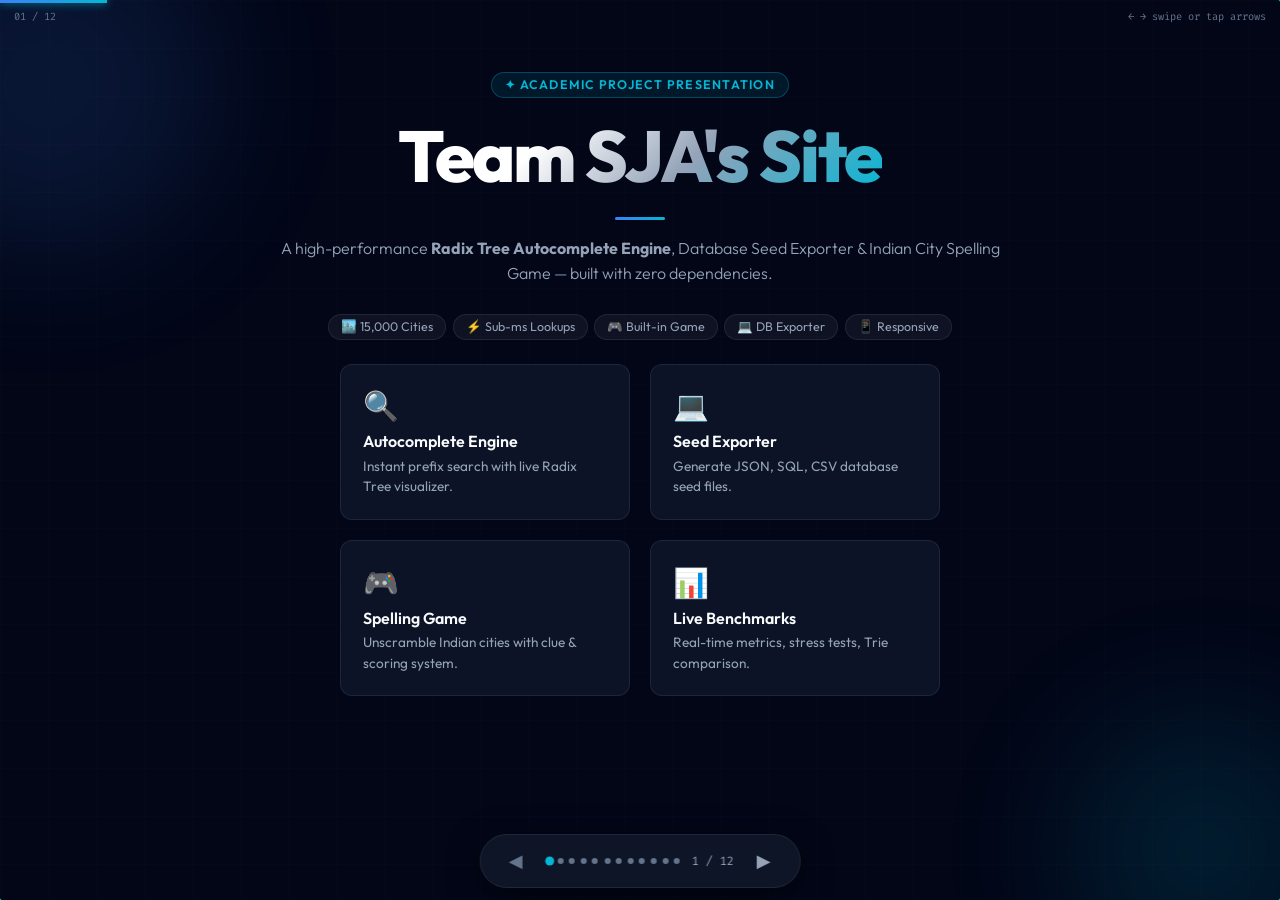
==== commit 02074cb3: "update: presentation.html with detailed slides (12-page version)" ====
--- a/presentation.html
+++ b/presentation.html
@@ -4,7 +4,7 @@
   <meta charset="UTF-8">
   <meta name="viewport" content="width=device-width, initial-scale=1.0, viewport-fit=cover">
   <meta name="theme-color" content="#020617">
-  <title>Team SJA's Site — Presentation</title>
+  <title>Team SJA's Site — Detailed Presentation</title>
   <link href="https://fonts.googleapis.com/css2?family=Outfit:wght@300;400;500;600;700;800&family=Fira+Code:wght@400;500&display=swap" rel="stylesheet">
   <style>
     :root {
@@ -115,7 +115,6 @@
     /* ── Nav ── */
     .nav {
       position: fixed;
-      bottom: env(safe-area-inset-bottom, 1rem);
       bottom: max(env(safe-area-inset-bottom), 12px);
       left: 50%;
       transform: translateX(-50%);
@@ -181,7 +180,7 @@
     }
 
     h1.hero {
-      font-size: clamp(1.8rem, 6vw, 5rem);
+      font-size: clamp(1.8rem, 6vw, 4.5rem);
       font-weight: 800;
       text-align: center;
       line-height: 1.1;
@@ -193,7 +192,7 @@
     }
 
     h2.slide-title {
-      font-size: clamp(1.3rem, 4.5vw, 3rem);
+      font-size: clamp(1.3rem, 4.5vw, 2.6rem);
       font-weight: 700;
       text-align: center;
       margin-bottom: 0.4rem;
@@ -203,10 +202,10 @@
     }
 
     .subtitle {
-      font-size: clamp(0.8rem, 2.2vw, 1.05rem);
+      font-size: clamp(0.8rem, 2.2vw, 1rem);
       color: var(--muted);
       text-align: center;
-      max-width: 640px;
+      max-width: 720px;
       line-height: 1.6;
       font-weight: 300;
       margin-bottom: clamp(1rem, 3vh, 2rem);
@@ -226,7 +225,7 @@
       grid-template-columns: repeat(2, 1fr);
       gap: clamp(0.6rem, 2vw, 1.25rem);
       width: 100%;
-      max-width: 900px;
+      max-width: 950px;
     }
     @media (max-width: 500px) {
       .card-grid { grid-template-columns: 1fr; }
@@ -276,11 +275,11 @@
       border-radius: 10px;
       padding: clamp(0.8rem, 2vw, 1.4rem);
       font-family: 'Fira Code', monospace;
-      font-size: clamp(0.6rem, 1.8vw, 0.85rem);
+      font-size: clamp(0.6rem, 1.8vw, 0.82rem);
       color: #a5f3fc;
       line-height: 1.6;
       text-align: left;
-      max-width: 680px;
+      max-width: 780px;
       width: 100%;
       overflow-x: auto;
     }
@@ -308,7 +307,7 @@
       display: flex;
       flex-direction: column;
       gap: clamp(0.5rem, 1.5vh, 0.9rem);
-      max-width: 700px;
+      max-width: 760px;
       width: 100%;
     }
     .step {
@@ -336,7 +335,7 @@
       display: grid;
       grid-template-columns: repeat(3, 1fr);
       gap: clamp(0.6rem, 1.5vw, 1.2rem);
-      max-width: 920px;
+      max-width: 950px;
       width: 100%;
     }
     @media (max-width: 600px) {
